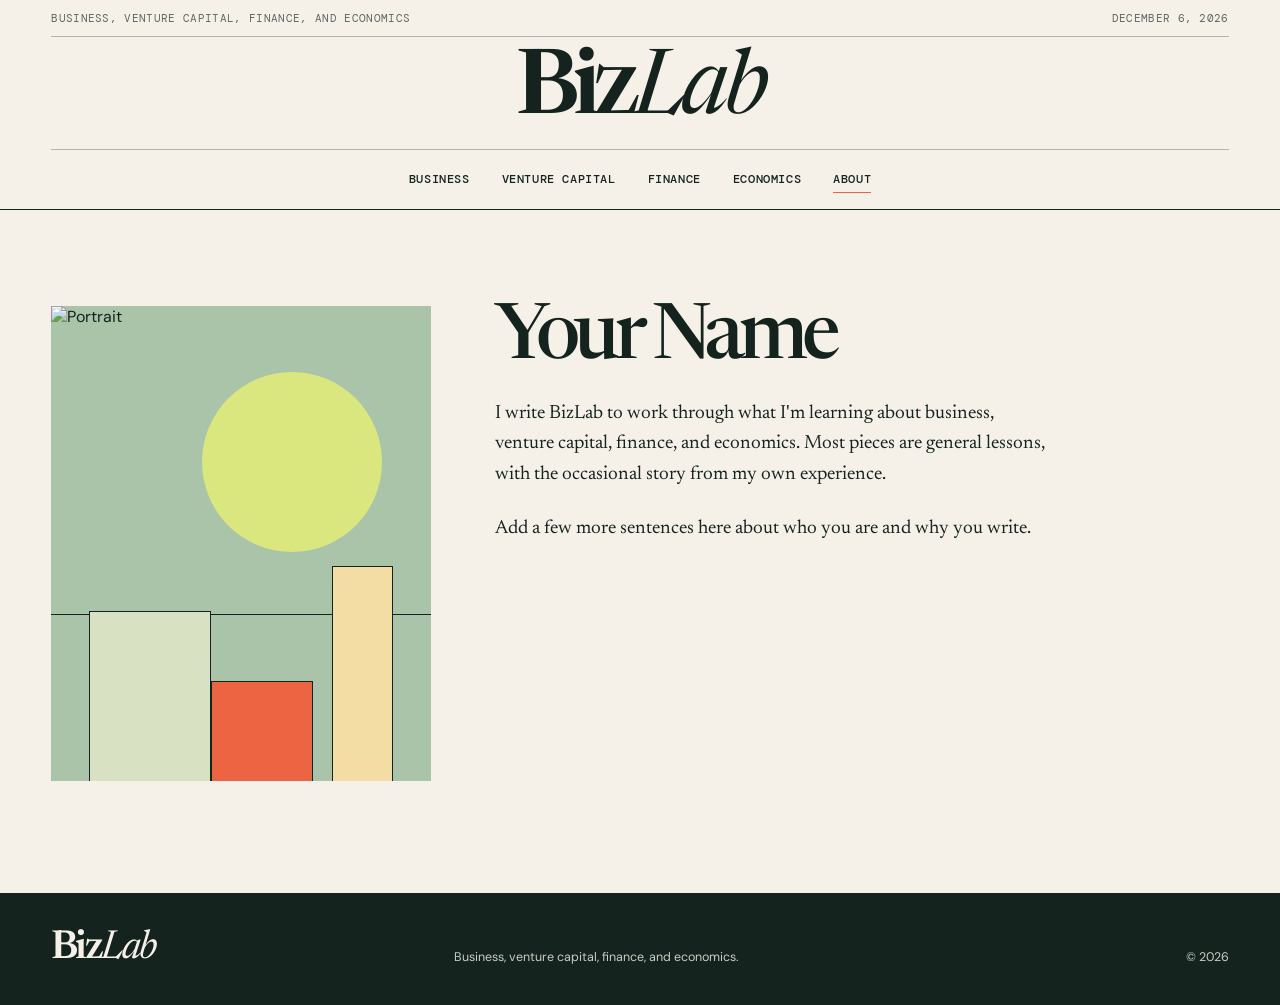
==== about.html @ c1de869e "Add files via upload" ====
<!doctype html>
<html lang="en"><head><meta charset="UTF-8" /><meta name="viewport" content="width=device-width, initial-scale=1.0" /><meta name="description" content="Lessons on business, venture capital, finance, and economics." /><link rel="preconnect" href="https://fonts.googleapis.com" /><link rel="preconnect" href="https://fonts.gstatic.com" crossorigin /><link href="https://fonts.googleapis.com/css2?family=DM+Mono:wght@400;500&family=DM+Sans:wght@400;500;600;700&family=Newsreader:opsz,wght@6..72,400;6..72,500;6..72,600&display=swap" rel="stylesheet" /><link rel="stylesheet" href="styles.css" /><title>About — BizLab</title></head>
<body data-page="about"><a class="skip-link" href="#main">Skip to content</a>
<header class="site-header" id="site-header"></header>
<main id="main">
<!-- EDIT THIS PAGE: change the name, the text, and add your photo by uploading a file named profile.jpg next to index.html -->
<section class="about">
  <div class="about-photo">
    <img src="profile.jpg" alt="Portrait" onerror="this.hidden=true;this.nextElementSibling.hidden=false" />
    <div class="photo-fallback" hidden aria-hidden="true"><div class="sun"></div><div class="horizon"></div><div class="shape shape-one"></div><div class="shape shape-two"></div><div class="shape shape-three"></div></div>
  </div>
  <div class="about-text">
    <h1>Your Name</h1>
    <p>I write BizLab to work through what I'm learning about business, venture capital, finance, and economics. Most pieces are general lessons, with the occasional story from my own experience.</p>
    <p>Add a few more sentences here about who you are and why you write.</p>
  </div>
</section>
</main>
<footer id="site-footer"></footer><script src="articles.js"></script><script src="script.js"></script></body></html>
---- styles.css ----
:root{--ink:#15231e;--paper:#f5f1e8;--orange:#ed6442;--rust:#b93d1b;--lime:#d9e77e;--line:#b8b4a9;--muted:#5d6863;--serif:"Newsreader",Georgia,serif;--sans:"DM Sans",Arial,sans-serif;--mono:"DM Mono",monospace}
*{box-sizing:border-box}
@media(prefers-reduced-motion:no-preference){html{scroll-behavior:smooth}}
body{margin:0;background:var(--paper);color:var(--ink);font-family:var(--sans);font-size:16px}
a{color:inherit;text-decoration:none}
:focus-visible{outline:2px solid var(--rust);outline-offset:3px}
.skip-link{position:absolute;left:1rem;top:-3rem;background:var(--ink);color:#fff;padding:.6rem 1rem;z-index:3}.skip-link:focus{top:1rem}
.site-header{padding:0 4vw;border-bottom:1px solid var(--ink)}
.topline{display:flex;justify-content:space-between;padding:.7rem 0;border-bottom:1px solid var(--line);font:11px var(--mono);letter-spacing:.03em;text-transform:uppercase;color:var(--muted)}.topline p{margin:0}
.masthead{position:relative;display:flex;align-items:center;justify-content:center;padding:1.25rem 0}
.wordmark{font:600 clamp(2.65rem,7vw,6rem)/.8 var(--serif);letter-spacing:-.07em}
.wordmark span{font-style:italic;font-weight:400;letter-spacing:-.05em}
.menu-button{position:absolute;right:0;border:0;background:none;font:500 12px var(--mono);text-transform:uppercase;letter-spacing:.06em;color:var(--ink);display:none;gap:.5rem;align-items:center;cursor:pointer}
.menu-button span,.menu-button span:after{display:block;width:18px;height:1px;background:currentColor;content:""}.menu-button span:after{transform:translateY(5px)}
.site-nav{display:flex;justify-content:center;gap:2rem;padding:1rem 0;border-top:1px solid var(--line);font:500 12px var(--mono);text-transform:uppercase;letter-spacing:.05em}
.site-nav a{padding:.3rem 0}.site-nav a.active,.site-nav a:hover{border-bottom:1px solid var(--orange)}
main{max-width:1280px;margin:auto;padding:0 4vw}
.intro{max-width:800px;padding:6rem 0 4.5rem}
.intro h1{font:500 clamp(3.5rem,8vw,7.8rem)/.86 var(--serif);letter-spacing:-.075em;margin:0;max-width:760px}
.dek{font:400 1.1rem/1.45 var(--sans);max-width:520px;margin:2rem 0 0;color:var(--muted)}
.eyebrow,.category,.story-kicker,.article-meta{font:500 11px var(--mono);letter-spacing:.055em;text-transform:uppercase}
.eyebrow{margin:0 0 1.15rem}
.feature-grid{border-top:1px solid var(--ink);display:grid;grid-template-columns:minmax(0,1.65fr) minmax(280px,.75fr);gap:4vw;padding:1.5rem 0 5rem}
.story-kicker{display:flex;justify-content:space-between;margin-bottom:1rem}.story-kicker span{color:var(--rust)}
.feature-art{display:block;height:355px;background:#a9c4a9;position:relative;overflow:hidden;margin-bottom:1.2rem}
.sun{position:absolute;width:180px;height:180px;border-radius:50%;right:13%;top:14%;background:var(--lime)}
.horizon{position:absolute;top:65%;height:1px;left:0;right:0;background:var(--ink)}
.shape{position:absolute;border:1px solid var(--ink);background:#d8e2c2}
.shape-one{height:170px;width:32%;left:10%;bottom:0;border-bottom:0}
.shape-two{height:100px;width:27%;left:42%;bottom:0;border-bottom:0;background:var(--orange)}
.shape-three{height:215px;width:16%;right:10%;bottom:0;border-bottom:0;background:#f4dda4}
.category{color:var(--rust);margin:1.2rem 0 .6rem}
.feature-story h2{font:500 clamp(2.1rem,4vw,4.2rem)/.93 var(--serif);letter-spacing:-.06em;max-width:800px;margin:0}
.summary{line-height:1.45;max-width:540px;color:var(--muted);margin:1.3rem 0}
.text-link{font:500 12px var(--mono);letter-spacing:.03em;text-transform:uppercase;border-bottom:1px solid var(--ink);padding-bottom:.35rem}.text-link span{color:var(--rust);font-size:1.25em}
.topics{align-self:end;background:var(--ink);color:var(--paper);padding:2rem}.topics .eyebrow{color:var(--lime)}
.topics ul{list-style:none;margin:0;padding:0}
.topics li a{display:flex;justify-content:space-between;align-items:baseline;padding:.9rem 0;border-top:1px solid #3b4a44;font:400 1.6rem/1 var(--serif);letter-spacing:-.03em}
.topics li a span:last-child{font:500 11px var(--mono);color:var(--lime)}.topics li a:hover{color:var(--lime)}
.topic,.more{border-top:1px solid var(--ink);padding:4.5rem 0 1rem}.topic:last-of-type{padding-bottom:5rem}
.section-heading{display:flex;align-items:baseline;justify-content:space-between;gap:2rem;margin-bottom:2rem}
.section-heading h2{font:500 clamp(2.6rem,4.5vw,4.5rem)/.9 var(--serif);letter-spacing:-.06em;margin:0}
.section-heading p{margin:0;max-width:320px;color:var(--muted);font-size:.95rem;line-height:1.4}
.article-list{border-top:1px solid var(--ink)}
.article-row{display:grid;grid-template-columns:180px 1fr 30px;gap:2rem;padding:1.7rem 0;border-bottom:1px solid var(--line);align-items:start}
.article-meta{color:var(--muted);display:flex;flex-direction:column;gap:.45rem}
.article-row h3{font:500 clamp(1.55rem,2.6vw,2.5rem)/1 var(--serif);letter-spacing:-.045em;margin:0}
.article-row h3 a:hover{text-decoration:underline;text-decoration-color:var(--orange);text-underline-offset:.15em}
.article-row p{margin:.55rem 0 0;color:var(--muted);font-size:.95rem}
.article-row>a{font:400 2rem/1 var(--serif);text-align:right}
.empty{margin:0;padding:1.7rem 0;color:var(--muted);border-bottom:1px solid var(--line)}
.article{max-width:700px;margin:0 auto;padding:5rem 0 4rem}
.back{font:500 12px var(--mono);text-transform:uppercase;letter-spacing:.05em;color:var(--rust)}
.article h1{font:500 clamp(2.6rem,6vw,4.8rem)/.95 var(--serif);letter-spacing:-.06em;margin:1.5rem 0 1.2rem}
.byline{display:flex;gap:1.5rem;font:500 11px var(--mono);text-transform:uppercase;letter-spacing:.05em;color:var(--muted);margin:0 0 3rem}
.prose{font:400 1.25rem/1.65 var(--serif)}.prose p{margin:0 0 1.4em}
.prose h2{font:500 1.9rem/1.1 var(--serif);letter-spacing:-.03em;margin:2em 0 .6em}
.prose ul,.prose ol{padding-left:1.3em;margin:0 0 1.4em}.prose li{margin-bottom:.5em}
.prose blockquote{border-left:3px solid var(--orange);margin:1.8em 0;padding-left:1.2em;font-style:italic}
.prose a{border-bottom:1px solid var(--orange)}
.button{background:none;color:inherit;cursor:pointer;margin-top:2rem;border:1px solid var(--ink);padding:.75rem 1rem;font:500 11px var(--mono);letter-spacing:.04em;text-transform:uppercase}.button:hover{background:var(--ink);color:var(--lime)}
.more .section-heading h2{font-size:clamp(1.8rem,3vw,2.6rem)}
.about{display:grid;grid-template-columns:minmax(240px,380px) 1fr;gap:5vw;padding:6rem 0 7rem;align-items:start}
.about-photo{aspect-ratio:4/5;background:#a9c4a9;position:relative;overflow:hidden}
.about-photo img{width:100%;height:100%;object-fit:cover;display:block}
.photo-fallback{position:absolute;inset:0}.photo-fallback[hidden]{display:none}
.about h1{font:500 clamp(3rem,6vw,5.5rem)/.9 var(--serif);letter-spacing:-.07em;margin:0 0 1.5rem}
.about p{font:400 1.2rem/1.6 var(--serif);max-width:560px;margin:0 0 1.2em}
footer{background:var(--ink);color:var(--paper);padding:2.5rem 4vw;display:grid;grid-template-columns:1fr 1fr 1fr;align-items:end;gap:2rem}
footer .small{font-size:2.5rem}footer p{margin:0;font-size:.78rem;color:#c7cec4}footer p:last-child{text-align:right}
@media(max-width:700px){
.site-header,main{padding-left:1.25rem;padding-right:1.25rem}
.topline p:first-child{display:none}.topline{justify-content:center}
.masthead{justify-content:flex-start}.menu-button{display:flex}
.site-nav{display:none;position:absolute;left:0;right:0;background:var(--paper);z-index:2;padding:1.25rem;flex-direction:column;gap:1rem;border-bottom:1px solid var(--ink)}.site-nav.open{display:flex}
.intro{padding:4rem 0 3rem}.feature-grid,.about{grid-template-columns:1fr;gap:2rem}.feature-grid{padding-bottom:3.5rem}.feature-art{height:280px}
.section-heading{display:block}.section-heading p{margin-top:.8rem}
.article-row{grid-template-columns:1fr 25px;gap:1rem}.article-meta{grid-column:1/-1;flex-direction:row;gap:1rem}.article-row h3{font-size:1.75rem}
.article{padding:3.5rem 0 3rem}.about{padding:3.5rem 0 4rem}
footer{grid-template-columns:1fr;gap:1rem}footer p:last-child{text-align:left}}
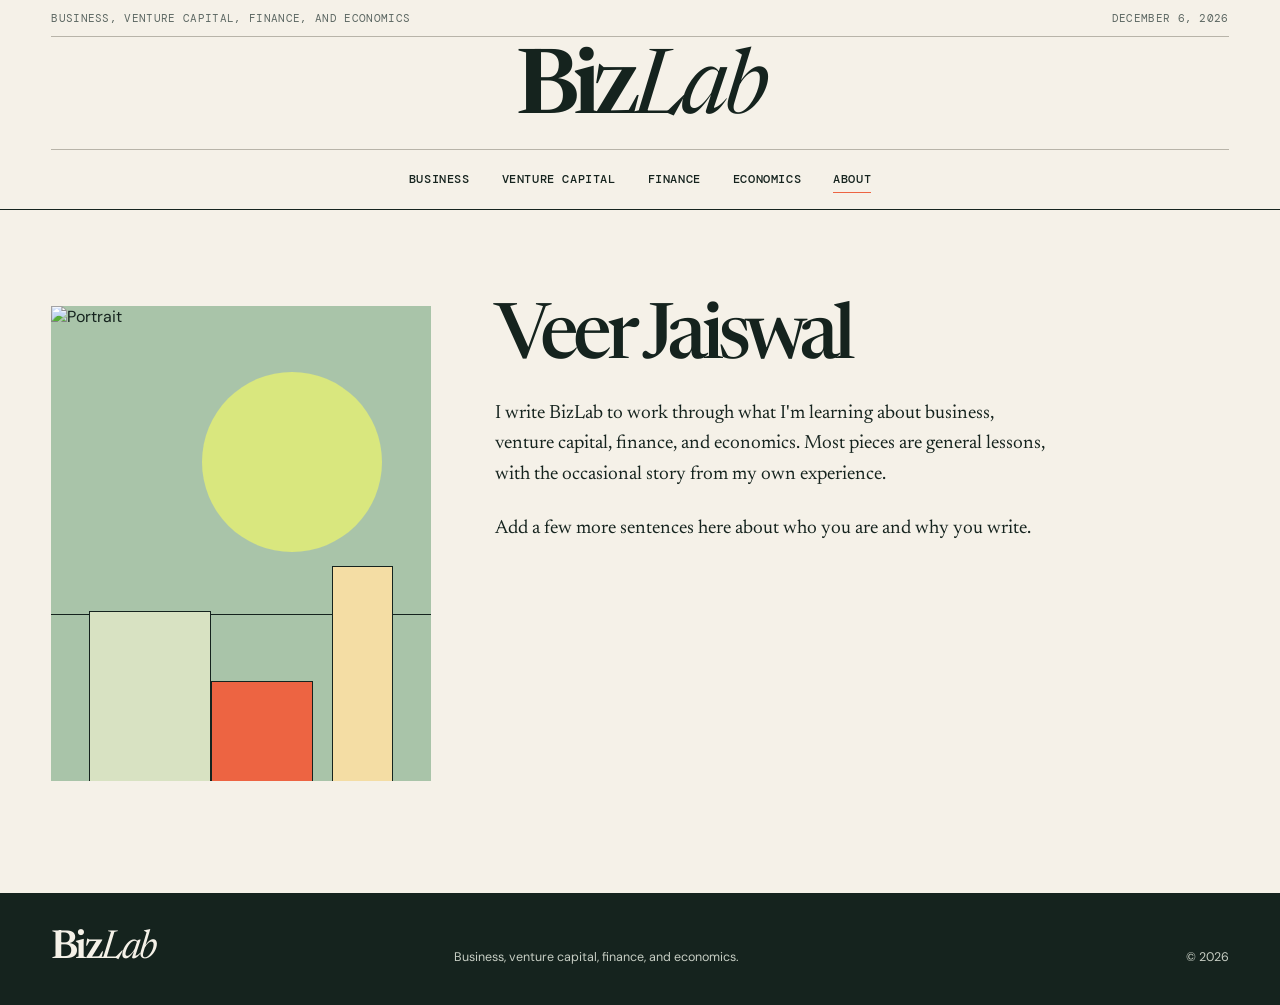
==== commit 53800a1f: "Update name in about.html to 'Veer Jaiswal'" ====
--- a/about.html
+++ b/about.html
@@ -10,7 +10,7 @@
     <div class="photo-fallback" hidden aria-hidden="true"><div class="sun"></div><div class="horizon"></div><div class="shape shape-one"></div><div class="shape shape-two"></div><div class="shape shape-three"></div></div>
   </div>
   <div class="about-text">
-    <h1>Your Name</h1>
+    <h1>Veer Jaiswal</h1>
     <p>I write BizLab to work through what I'm learning about business, venture capital, finance, and economics. Most pieces are general lessons, with the occasional story from my own experience.</p>
     <p>Add a few more sentences here about who you are and why you write.</p>
   </div>
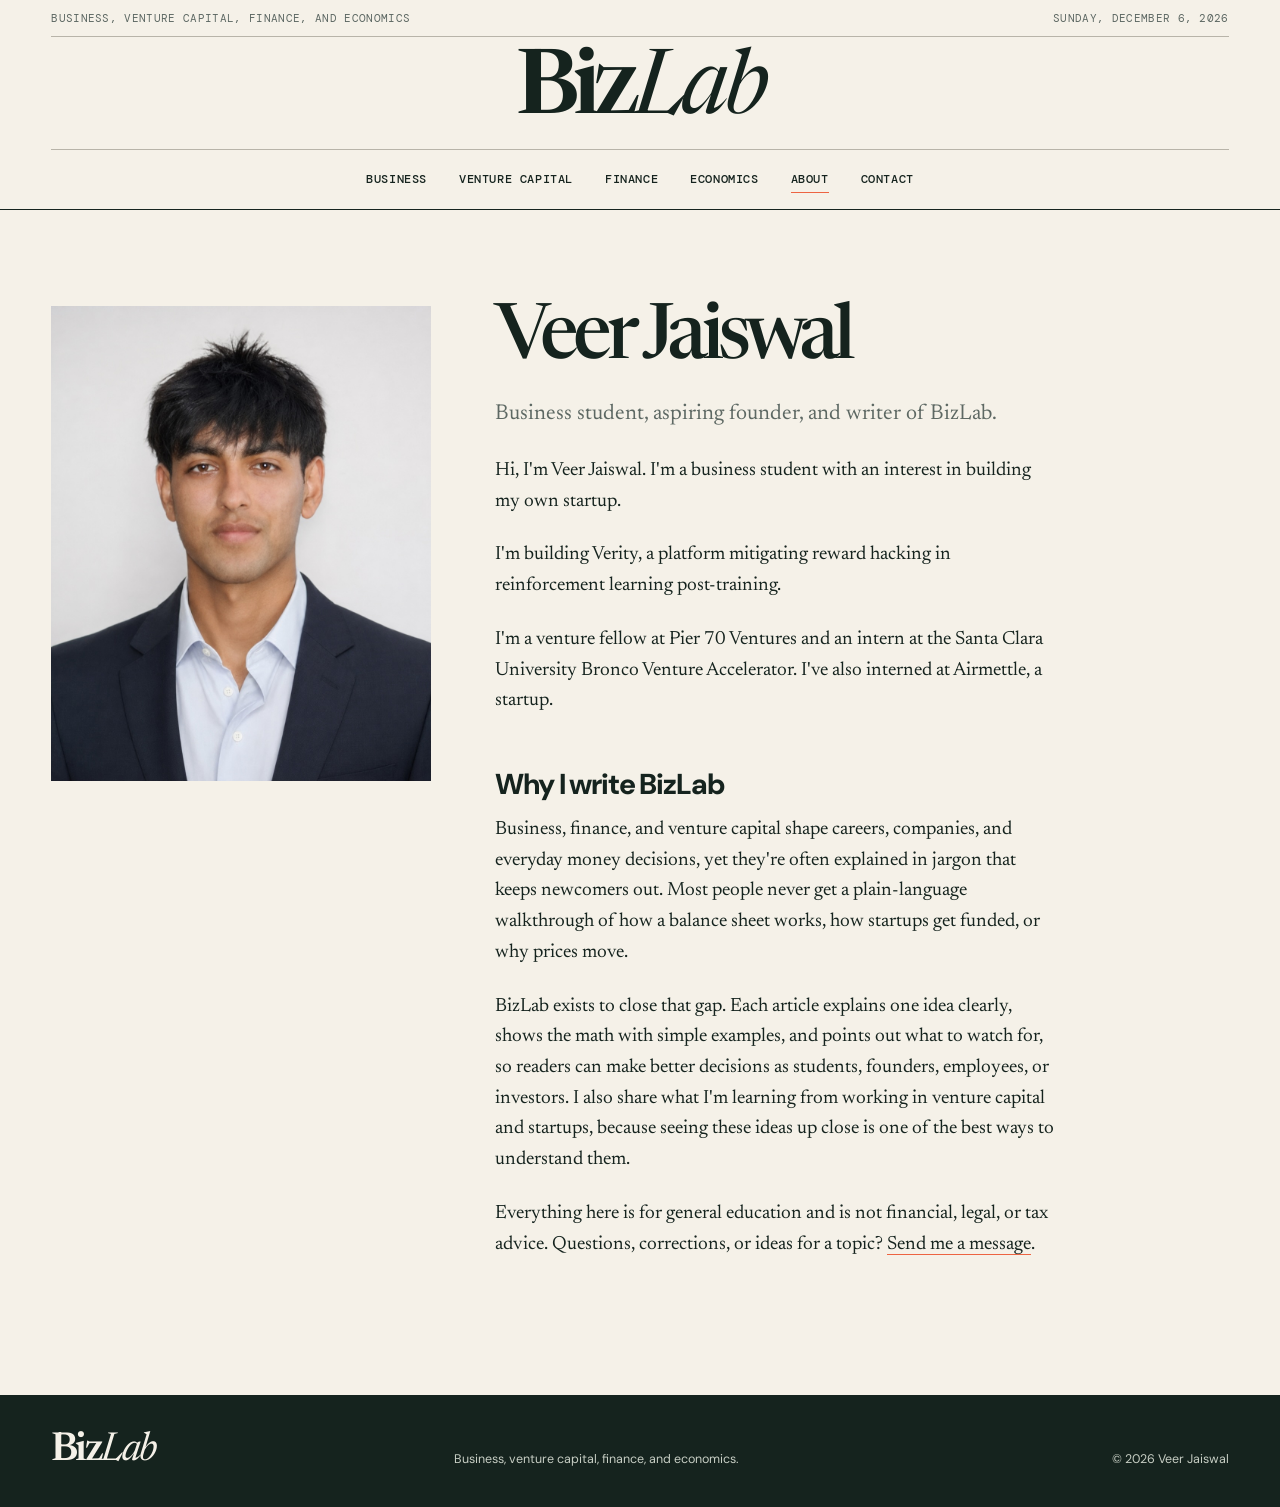
==== commit 0cb95c5f: "Add files via upload" ====
--- a/about.html
+++ b/about.html
@@ -1,19 +1,23 @@
 <!doctype html>
-<html lang="en"><head><meta charset="UTF-8" /><meta name="viewport" content="width=device-width, initial-scale=1.0" /><meta name="description" content="Lessons on business, venture capital, finance, and economics." /><link rel="preconnect" href="https://fonts.googleapis.com" /><link rel="preconnect" href="https://fonts.gstatic.com" crossorigin /><link href="https://fonts.googleapis.com/css2?family=DM+Mono:wght@400;500&family=DM+Sans:wght@400;500;600;700&family=Newsreader:opsz,wght@6..72,400;6..72,500;6..72,600&display=swap" rel="stylesheet" /><link rel="stylesheet" href="styles.css" /><title>About — BizLab</title></head>
+<html lang="en"><head><meta charset="UTF-8" /><meta name="viewport" content="width=device-width, initial-scale=1.0" /><meta name="description" content="BizLab: clear lessons on business, venture capital, finance, and economics by Veer Jaiswal." /><link rel="preconnect" href="https://fonts.googleapis.com" /><link rel="preconnect" href="https://fonts.gstatic.com" crossorigin /><link href="https://fonts.googleapis.com/css2?family=DM+Mono:wght@400;500&family=DM+Sans:wght@400;500;600;700;800&family=Newsreader:opsz,wght@6..72,400;6..72,500;6..72,600&display=swap" rel="stylesheet" /><link rel="stylesheet" href="styles.css" /><title>About — BizLab</title></head>
 <body data-page="about"><a class="skip-link" href="#main">Skip to content</a>
 <header class="site-header" id="site-header"></header>
-<main id="main">
-<!-- EDIT THIS PAGE: change the name, the text, and add your photo by uploading a file named profile.jpg next to index.html -->
+<main id="main"><noscript>Please turn on JavaScript to view this page.</noscript>
 <section class="about">
   <div class="about-photo">
-    <img src="profile.jpg" alt="Portrait" onerror="this.hidden=true;this.nextElementSibling.hidden=false" />
+    <img src="profile.jpg" alt="Portrait of Veer Jaiswal" onerror="this.hidden=true;this.nextElementSibling.hidden=false" />
     <div class="photo-fallback" hidden aria-hidden="true"><div class="sun"></div><div class="horizon"></div><div class="shape shape-one"></div><div class="shape shape-two"></div><div class="shape shape-three"></div></div>
   </div>
   <div class="about-text">
-    <h1>Veer Jaiswal</h1>
-    <p>I write BizLab to work through what I'm learning about business, venture capital, finance, and economics. Most pieces are general lessons, with the occasional story from my own experience.</p>
-    <p>Add a few more sentences here about who you are and why you write.</p>
-  </div>
-</section>
-</main>
+  <h1>Veer Jaiswal</h1>
+  <p class="lead">Business student, aspiring founder, and writer of BizLab.</p>
+  <p>Hi, I'm Veer Jaiswal. I'm a business student with an interest in building my own startup.</p>
+  <p>I'm building Verity, a platform mitigating reward hacking in reinforcement learning post-training.</p>
+  <p>I'm a venture fellow at Pier 70 Ventures and an intern at the Santa Clara University Bronco Venture Accelerator. I've also interned at Airmettle, a startup.</p>
+  <h2>Why I write BizLab</h2>
+  <p>Business, finance, and venture capital shape careers, companies, and everyday money decisions, yet they're often explained in jargon that keeps newcomers out. Most people never get a plain-language walkthrough of how a balance sheet works, how startups get funded, or why prices move.</p>
+  <p>BizLab exists to close that gap. Each article explains one idea clearly, shows the math with simple examples, and points out what to watch for, so readers can make better decisions as students, founders, employees, or investors. I also share what I'm learning from working in venture capital and startups, because seeing these ideas up close is one of the best ways to understand them.</p>
+  <p>Everything here is for general education and is not financial, legal, or tax advice. Questions, corrections, or ideas for a topic? <a href="contact.html">Send me a message</a>.</p>
+</div>
+</section></main>
 <footer id="site-footer"></footer><script src="articles.js"></script><script src="script.js"></script></body></html>
--- a/styles.css
+++ b/styles.css
@@ -78,3 +78,31 @@
 .article-row{grid-template-columns:1fr 25px;gap:1rem}.article-meta{grid-column:1/-1;flex-direction:row;gap:1rem}.article-row h3{font-size:1.75rem}
 .article{padding:3.5rem 0 3rem}.about{padding:3.5rem 0 4rem}
 footer{grid-template-columns:1fr;gap:1rem}footer p:last-child{text-align:left}}
+/* ---- Professional article, contact, and about styles ---- */
+.intro-links{display:flex;gap:2rem;margin-top:2rem}
+.by{font:500 11px var(--mono);letter-spacing:.04em;text-transform:uppercase;color:var(--muted)}
+.article-row .by{margin:.7rem 0 0}.feature-story .by{margin:0 0 1.3rem}
+.article{max-width:720px}
+.article h1{font:800 clamp(2.4rem,5.5vw,4rem)/1 var(--sans);letter-spacing:-.05em;margin:1.4rem 0 1rem}
+.dek-article{font:400 1.3rem/1.4 var(--serif);color:var(--muted);margin:0 0 1.6rem}
+.byline{flex-wrap:wrap;gap:.4rem 1.5rem;padding:1rem 0;margin:0 0 2.5rem;border-top:1px solid var(--line);border-bottom:1px solid var(--line)}
+.byline span:first-child{color:var(--ink);font-weight:500}
+.prose{font:400 1.22rem/1.7 var(--serif)}
+.prose>p:first-of-type::first-letter{float:left;font:800 4.6rem/.8 var(--sans);color:var(--rust);padding:.4rem .65rem 0 0}
+.prose h2{font:800 clamp(1.8rem,3vw,2.3rem)/1.05 var(--sans);letter-spacing:-.045em;margin:2.2em 0 .5em}
+.prose strong{font-weight:600}
+.prose table{display:block;overflow-x:auto;width:100%;border-collapse:collapse;font:500 .95rem var(--sans);margin:1.8em 0}
+.prose th,.prose td{padding:.65rem .9rem;border-bottom:1px solid var(--line);text-align:left}
+.prose th{background:#ebe6d9;font-weight:700}.prose td:last-child,.prose th:last-child{text-align:right}
+.takeaways{background:#ebe6d9;border-left:4px solid var(--orange);padding:1.4rem 1.8rem;margin:2.4em 0 1em}
+.takeaways h2{margin:0 0 .6rem;font-size:1.5rem}.takeaways ul{margin:0}
+.disclaimer{font:400 .85rem/1.5 var(--sans);color:var(--muted);margin:2.5rem 0 0}
+.about .lead,.contact .lead{font:400 1.35rem/1.45 var(--serif);color:var(--muted)}
+.about h2{font:800 1.8rem/1.1 var(--sans);letter-spacing:-.04em;margin:1.8em 0 .5em}
+.about a,.contact a{border-bottom:1px solid var(--orange)}
+.contact{max-width:640px;margin:0 auto;padding:6rem 0 7rem}
+.contact h1{font:800 clamp(2.6rem,6vw,4.5rem)/1 var(--sans);letter-spacing:-.05em;margin:0 0 1rem}
+.contact form{margin-top:2.5rem}
+.contact label{display:block;font:500 11px var(--mono);letter-spacing:.05em;text-transform:uppercase;margin:1.4rem 0 .5rem}
+.contact input,.contact textarea{width:100%;font:400 1.05rem var(--sans);padding:.85rem 1rem;background:#fff;border:1px solid var(--ink);color:var(--ink);border-radius:0}
+#form-status{margin:1.2rem 0 0;color:var(--muted)}
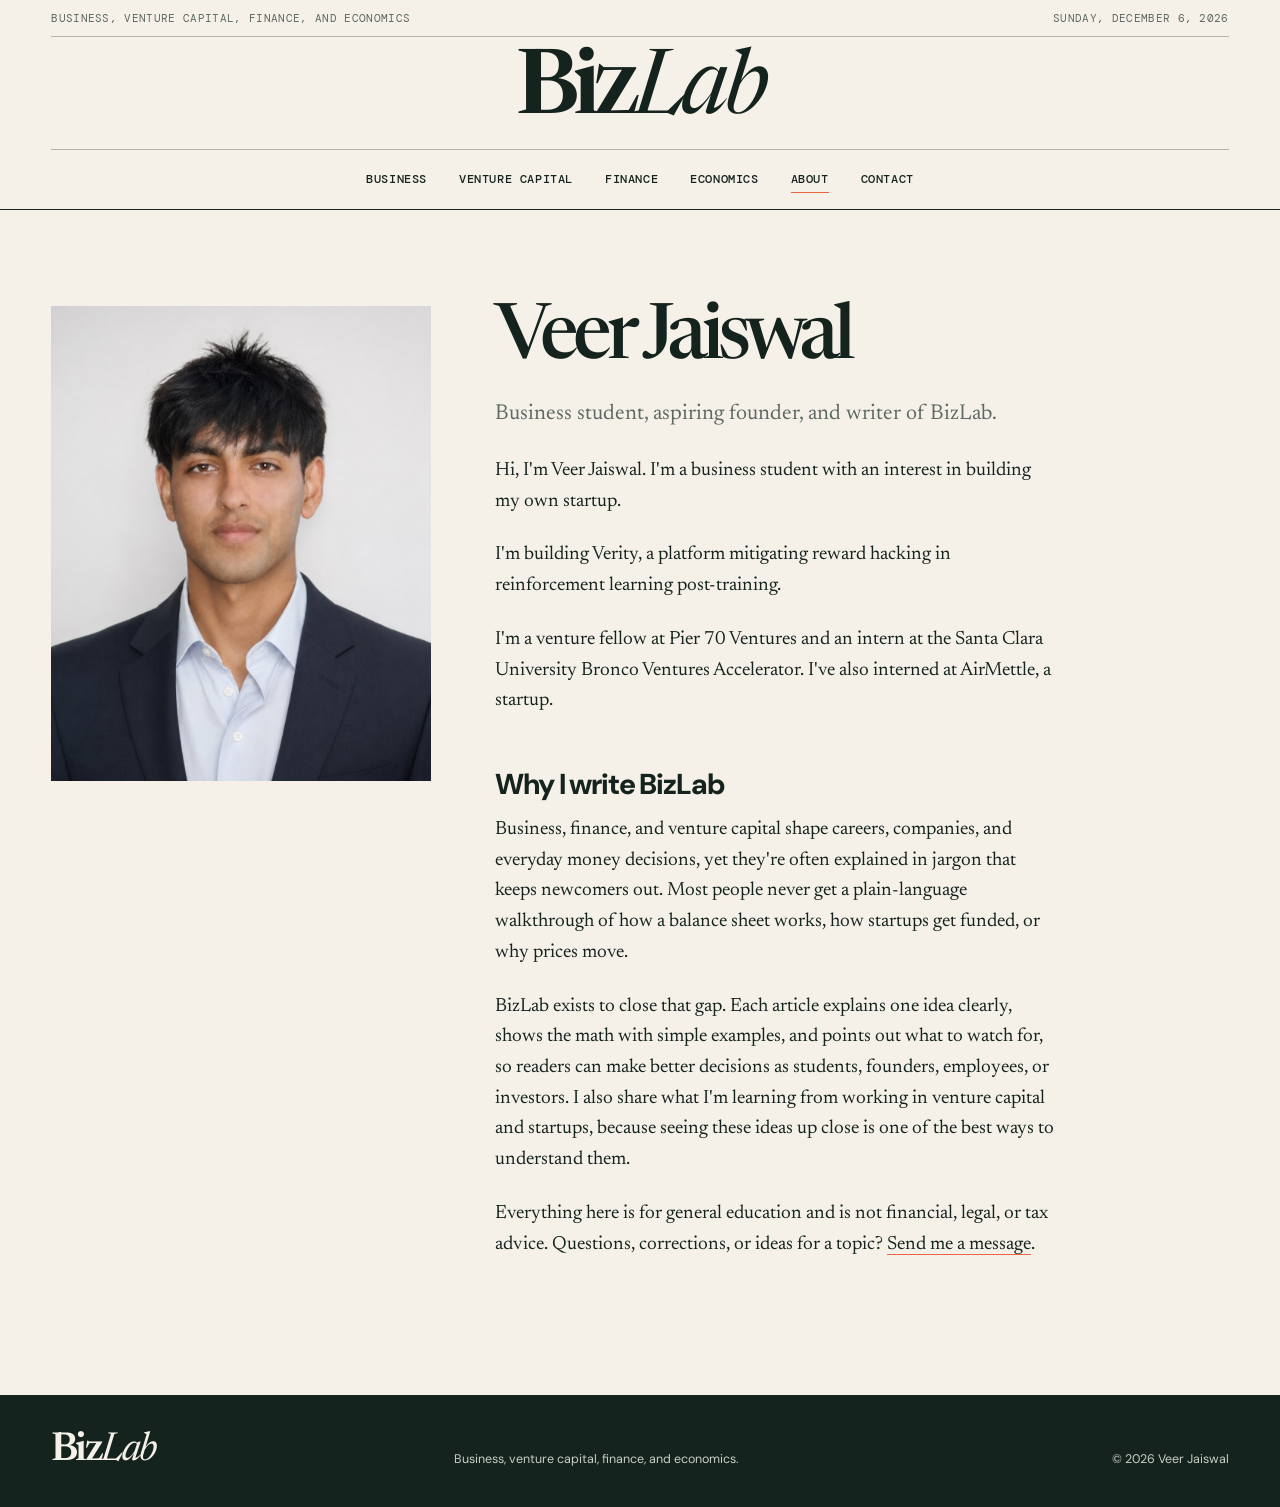
==== commit 678666e2: "Correct typo in internship description" ====
--- a/about.html
+++ b/about.html
@@ -13,7 +13,7 @@
   <p class="lead">Business student, aspiring founder, and writer of BizLab.</p>
   <p>Hi, I'm Veer Jaiswal. I'm a business student with an interest in building my own startup.</p>
   <p>I'm building Verity, a platform mitigating reward hacking in reinforcement learning post-training.</p>
-  <p>I'm a venture fellow at Pier 70 Ventures and an intern at the Santa Clara University Bronco Venture Accelerator. I've also interned at Airmettle, a startup.</p>
+  <p>I'm a venture fellow at Pier 70 Ventures and an intern at the Santa Clara University Bronco Ventures Accelerator. I've also interned at AirMettle, a startup.</p>
   <h2>Why I write BizLab</h2>
   <p>Business, finance, and venture capital shape careers, companies, and everyday money decisions, yet they're often explained in jargon that keeps newcomers out. Most people never get a plain-language walkthrough of how a balance sheet works, how startups get funded, or why prices move.</p>
   <p>BizLab exists to close that gap. Each article explains one idea clearly, shows the math with simple examples, and points out what to watch for, so readers can make better decisions as students, founders, employees, or investors. I also share what I'm learning from working in venture capital and startups, because seeing these ideas up close is one of the best ways to understand them.</p>
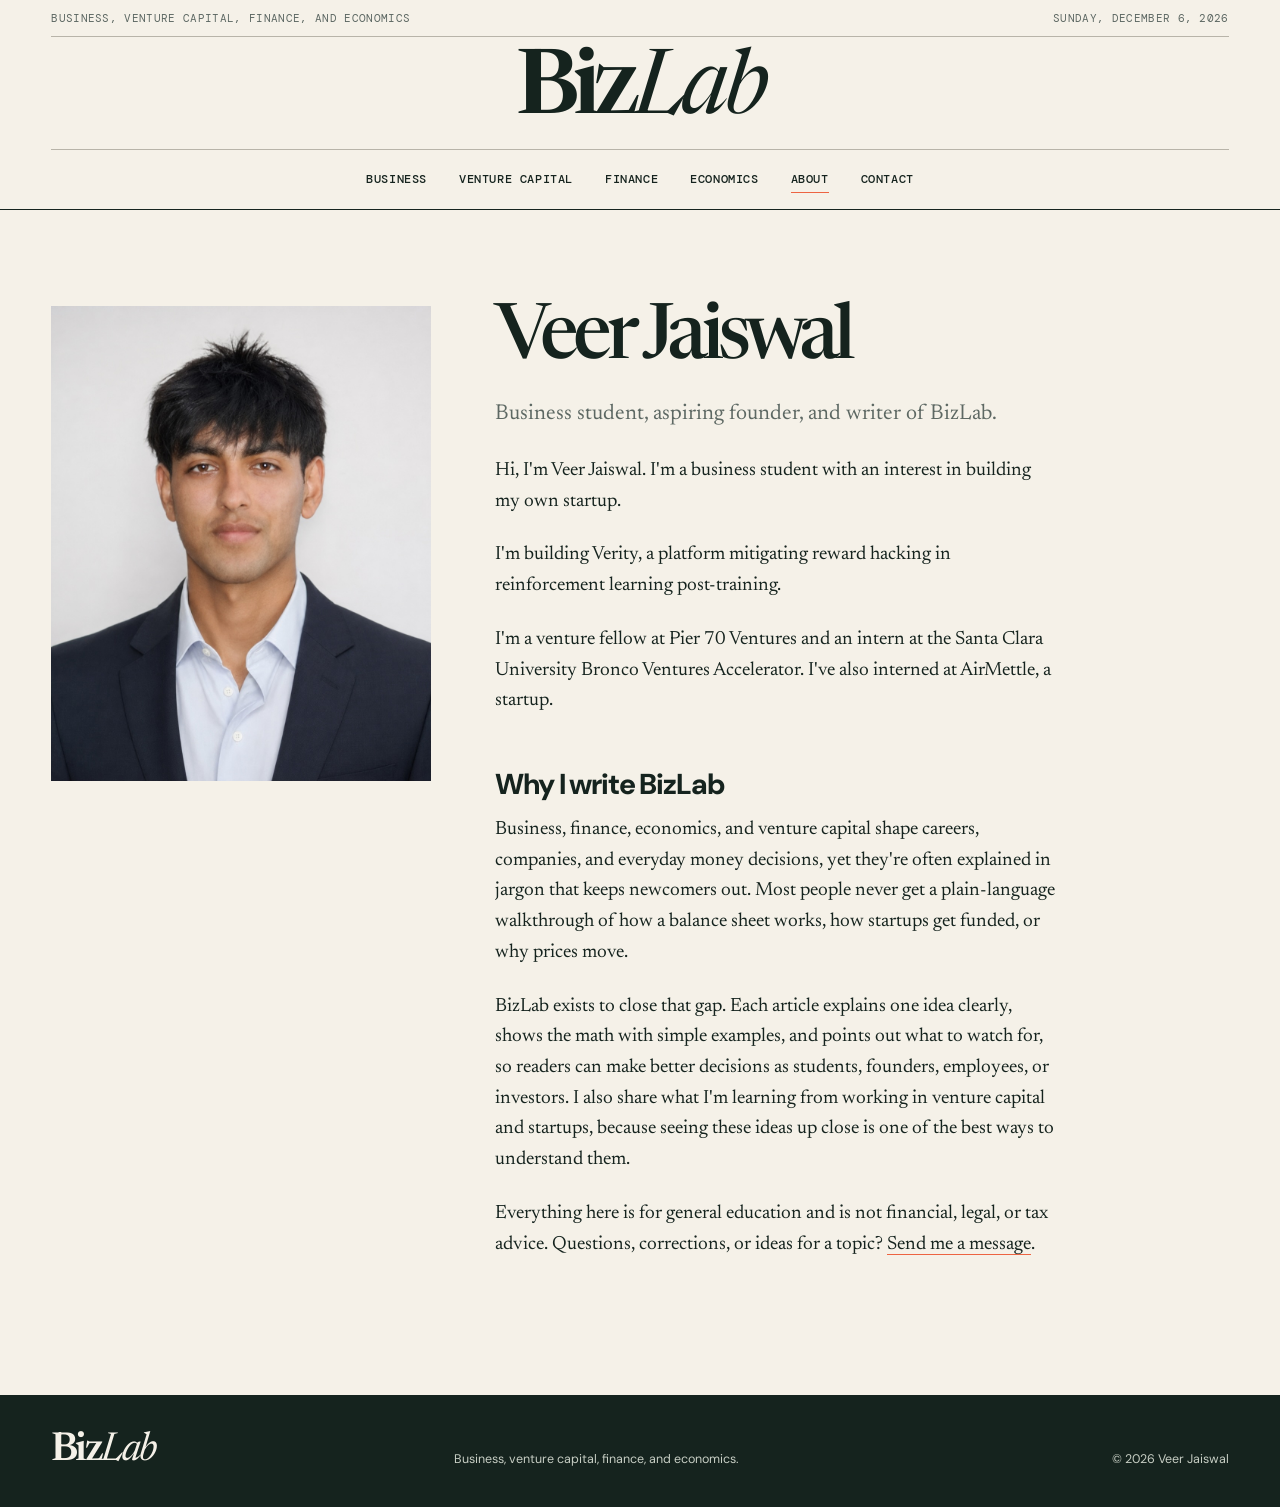
==== commit f5dc82ac: "Update description to include economics in BizLab" ====
--- a/about.html
+++ b/about.html
@@ -15,7 +15,7 @@
   <p>I'm building Verity, a platform mitigating reward hacking in reinforcement learning post-training.</p>
   <p>I'm a venture fellow at Pier 70 Ventures and an intern at the Santa Clara University Bronco Ventures Accelerator. I've also interned at AirMettle, a startup.</p>
   <h2>Why I write BizLab</h2>
-  <p>Business, finance, and venture capital shape careers, companies, and everyday money decisions, yet they're often explained in jargon that keeps newcomers out. Most people never get a plain-language walkthrough of how a balance sheet works, how startups get funded, or why prices move.</p>
+  <p>Business, finance, economics, and venture capital shape careers, companies, and everyday money decisions, yet they're often explained in jargon that keeps newcomers out. Most people never get a plain-language walkthrough of how a balance sheet works, how startups get funded, or why prices move.</p>
   <p>BizLab exists to close that gap. Each article explains one idea clearly, shows the math with simple examples, and points out what to watch for, so readers can make better decisions as students, founders, employees, or investors. I also share what I'm learning from working in venture capital and startups, because seeing these ideas up close is one of the best ways to understand them.</p>
   <p>Everything here is for general education and is not financial, legal, or tax advice. Questions, corrections, or ideas for a topic? <a href="contact.html">Send me a message</a>.</p>
 </div>
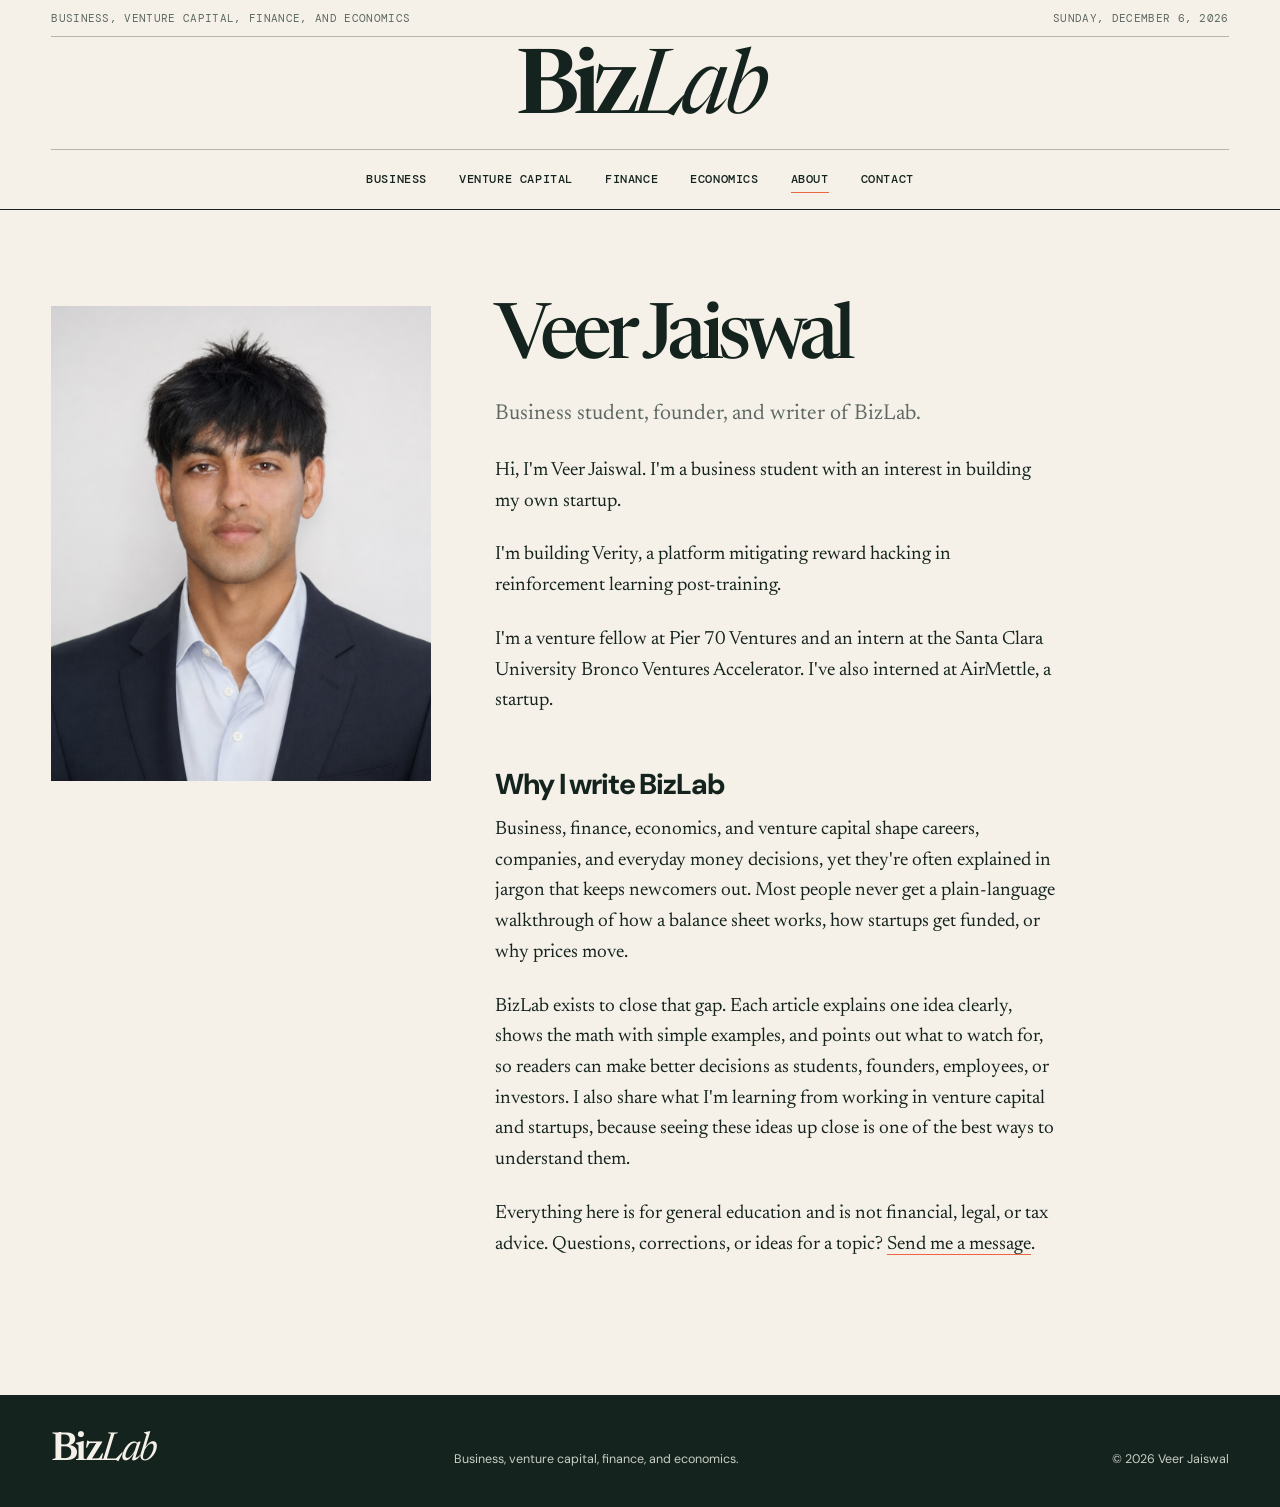
==== commit 47bc1357: "Update lead paragraph in about.html" ====
--- a/about.html
+++ b/about.html
@@ -10,7 +10,7 @@
   </div>
   <div class="about-text">
   <h1>Veer Jaiswal</h1>
-  <p class="lead">Business student, aspiring founder, and writer of BizLab.</p>
+  <p class="lead">Business student, founder, and writer of BizLab.</p>
   <p>Hi, I'm Veer Jaiswal. I'm a business student with an interest in building my own startup.</p>
   <p>I'm building Verity, a platform mitigating reward hacking in reinforcement learning post-training.</p>
   <p>I'm a venture fellow at Pier 70 Ventures and an intern at the Santa Clara University Bronco Ventures Accelerator. I've also interned at AirMettle, a startup.</p>
